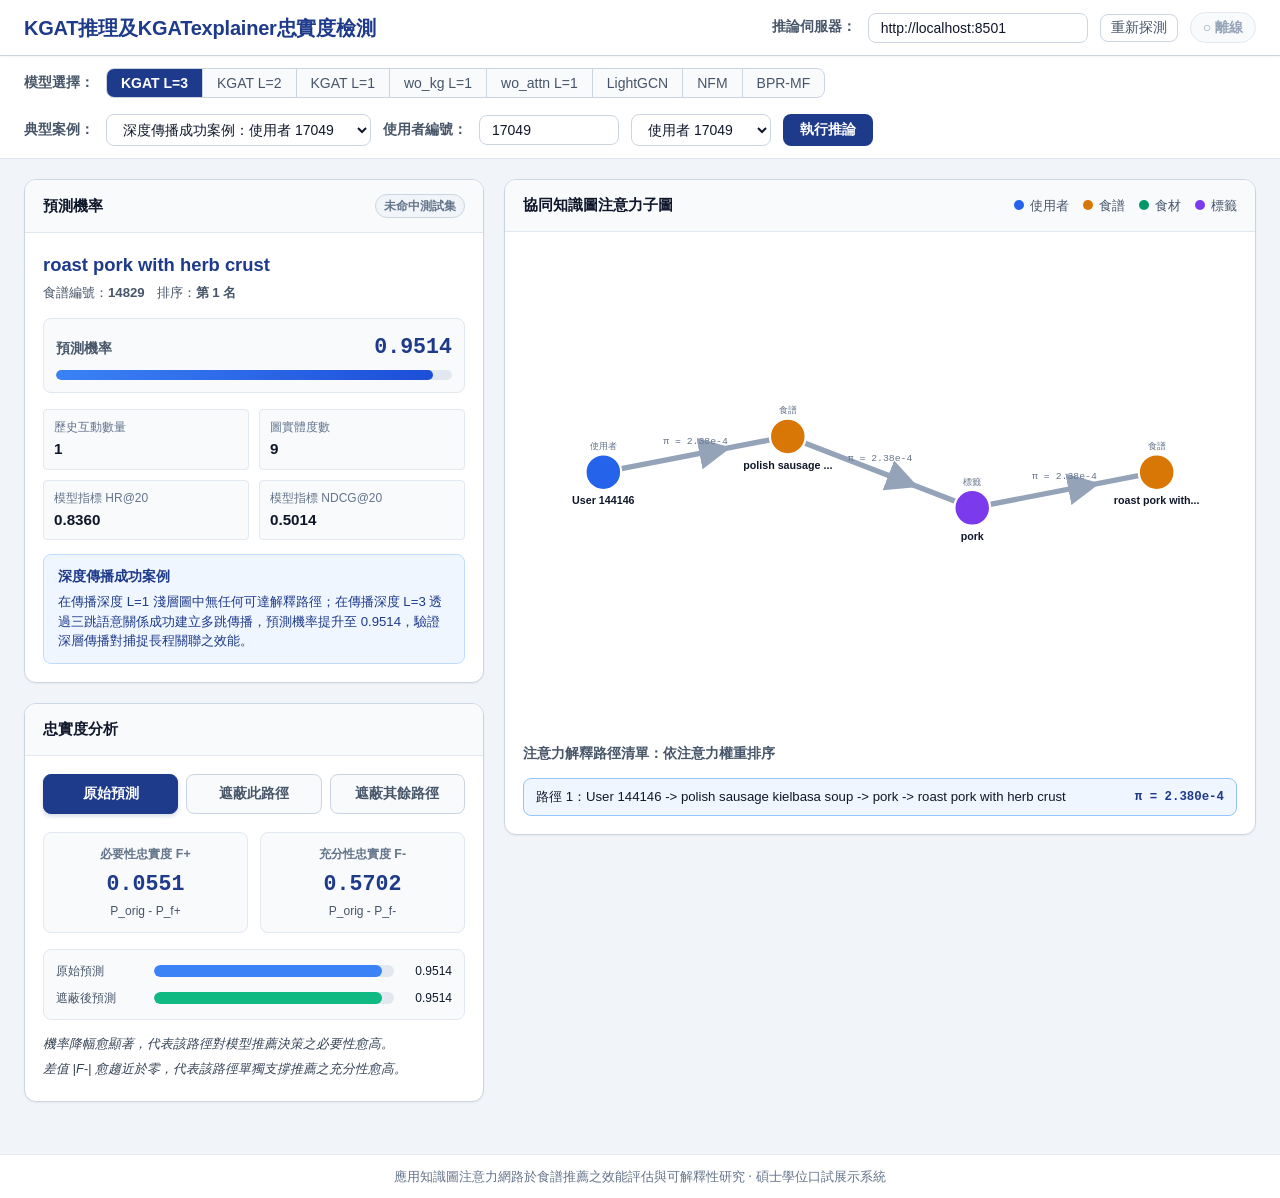
==== src/demo/web/index.html @ b2db201f "feat: 建立口試展示互動系統 MVP 版本 (支援多模型推論、忠實度探針與離線備援)" ====
<!DOCTYPE html>
<html lang="zh-Hant">
<head>
  <meta charset="UTF-8">
  <meta name="viewport" content="width=device-width, initial-scale=1.0">
  <title>KGAT推理及KGATexplainer忠實度檢測</title>
  <link rel="stylesheet" href="style.css">
</head>
<body>
  <!-- 頂部導航與連線狀態列 -->
  <header class="header-bar">
    <div class="header-inner">
      <div class="title-group">
        <h1>KGAT推理及KGATexplainer忠實度檢測</h1>
      </div>
      <div class="control-section">
        <div id="taskStatusPill" class="task-status-pill" style="display: none;" title="點擊檢視運算進度">
          <span class="pill-spinner" id="pillSpinner"></span>
          <span id="taskStatusPillText">● 推論中：使用者 17049</span>
        </div>
        <label for="serverUrlInput" class="control-label">推論伺服器：</label>
        <input type="text" id="serverUrlInput" class="text-input" value="http://localhost:8501" style="width: 220px;">
        <button id="reconnectBtn" class="btn-group-item" style="border: 1px solid var(--border-color); border-radius: var(--radius-md); padding: 4px 10px;">重新探測</button>
        <div id="connectionStatus" class="status-badge offline" title="點擊重新探測伺服器">○ 離線</div>
      </div>
    </div>
  </header>

  <!-- 頂部控制列 -->
  <section class="control-bar">
    <div class="control-inner">
      <!-- 模型切換 -->
      <div class="control-section">
        <span class="control-label">模型選擇：</span>
        <div class="btn-group" id="depthButtonGroup">
          <button class="btn-group-item active" data-depth="3">KGAT L=3</button>
          <button class="btn-group-item" data-depth="2">KGAT L=2</button>
          <button class="btn-group-item" data-depth="1">KGAT L=1</button>
          <button class="btn-group-item" data-depth="wo_kg">wo_kg L=1</button>
          <button class="btn-group-item" data-depth="wo_attn">wo_attn L=1</button>
          <button class="btn-group-item" data-depth="lightgcn">LightGCN</button>
          <button class="btn-group-item" data-depth="nfm">NFM</button>
          <button class="btn-group-item" data-depth="bprmf">BPR-MF</button>
        </div>
      </div>

      <!-- 典型案例與使用者選取 -->
      <div class="control-section">
        <label for="caseSelect" class="control-label">典型案例：</label>
        <select id="caseSelect" class="select-input" style="min-width: 210px;">
          <option value="">自訂使用者編號</option>
          <option value="deep_propagation" selected>深度傳播成功案例：使用者 17049</option>
          <option value="high_necessity">高必要性案例：使用者 101612</option>
          <option value="high_sufficiency">高充分性案例：使用者 154656</option>
          <option value="shallow_noise">淺層雜訊干擾案例：使用者 173712</option>
          <option value="isolated_node">孤立節點案例：使用者 31742</option>
        </select>

        <label for="userIdInput" class="control-label">使用者編號：</label>
        <input type="number" id="userIdInput" class="text-input" value="17049" min="0" max="226569" placeholder="範圍 0 ~ 226569" style="width: 140px;">
        <select id="userSelect" class="select-input" style="width: 140px;">
          <option value="17049">使用者 17049</option>
        </select>

        <button id="runInferenceBtn" class="btn-primary">執行推論</button>
      </div>
    </div>
  </section>

  <!-- 主版面 -->
  <main class="main-container">
    <!-- 左側欄位：預測機率與忠實度分析 -->
    <div class="panel-column">
      <!-- 預測機率卡片 -->
      <section class="card">
        <div class="card-header">
          <h2 class="card-title">預測機率</h2>
          <span id="testHitBadge" class="badge-hit yes">命中測試集</span>
        </div>
        <div class="card-body">
          <div class="recipe-title" id="recipeName">載入中...</div>
          <div class="recipe-sub">
            <span>食譜編號：<strong id="recipeId">-</strong></span>
            <span>排序：<strong>第 1 名</strong></span>
          </div>

          <!-- 預測機率量表 -->
          <div class="prob-meter-box">
            <div class="prob-meter-header">
              <span class="prob-label">預測機率</span>
              <span class="prob-value" id="origProbVal">0.0000</span>
            </div>
            <div class="progress-bar-bg">
              <div class="progress-bar-fill" id="origProbFill" style="width: 0%;"></div>
            </div>
          </div>

          <!-- 統計與模型指標 -->
          <div class="meta-grid">
            <div class="meta-item">
              <div class="meta-item-label">歷史互動數量</div>
              <div class="meta-item-value" id="userInteractionsVal">0</div>
            </div>
            <div class="meta-item">
              <div class="meta-item-label">圖實體度數</div>
              <div class="meta-item-value" id="itemDegreeVal">0</div>
            </div>
            <div class="meta-item">
              <div class="meta-item-label">模型指標 HR@20</div>
              <div class="meta-item-value" id="modelHrVal">0.8360</div>
            </div>
            <div class="meta-item">
              <div class="meta-item-label">模型指標 NDCG@20</div>
              <div class="meta-item-value" id="modelNdcgVal">0.5014</div>
            </div>
          </div>

          <!-- 案例分析說明 -->
          <div class="case-insight-box" id="caseInsightBox">
            <div class="case-insight-title" id="caseInsightTitle">案例分析</div>
            <div class="case-insight-desc" id="caseInsightDesc">
              載入案例說明中...
            </div>
          </div>
        </div>
      </section>

      <!-- 忠實度分析面板 -->
      <section class="card" id="fidelitySection">
        <div class="card-header">
          <h2 class="card-title">忠實度分析</h2>
          <span id="noPathBadge" class="badge-no-path" style="display: none;">無路徑使用者</span>
        </div>
        <div class="card-body">
          <!-- 三態切換按鈕 -->
          <div class="probe-btn-group">
            <button class="probe-btn active" id="probeNormalBtn" data-mode="normal">原始預測</button>
            <button class="probe-btn" id="probeFPlusBtn" data-mode="f_plus">遮蔽此路徑</button>
            <button class="probe-btn" id="probeFMinusBtn" data-mode="f_minus">遮蔽其餘路徑</button>
          </div>

          <!-- 忠實度量化指標卡片 -->
          <div class="probe-result-grid">
            <div class="probe-stat-card" id="cardFPlus">
              <div class="probe-stat-title">必要性忠實度 F+</div>
              <div class="probe-stat-number" id="fPlusVal">-</div>
              <div class="probe-stat-note" id="fPlusNote">P_orig - P_f+</div>
            </div>
            <div class="probe-stat-card" id="cardFMinus">
              <div class="probe-stat-title">充分性忠實度 F-</div>
              <div class="probe-stat-number" id="fMinusVal">-</div>
              <div class="probe-stat-note" id="fMinusNote">P_orig - P_f-</div>
            </div>
          </div>

          <!-- 動態機率水位表 -->
          <div class="waterlevel-container">
            <div class="waterlevel-bars">
              <div class="waterlevel-bar-item">
                <span class="waterlevel-bar-label">原始預測</span>
                <div class="waterlevel-bar-track">
                  <div class="waterlevel-bar-fill fill-orig" id="barOrigProb" style="width: 0%;"></div>
                </div>
                <span style="font-size: 0.75rem; width: 50px; text-align: right;" id="barOrigText">0.000</span>
              </div>
              <div class="waterlevel-bar-item">
                <span class="waterlevel-bar-label">遮蔽後預測</span>
                <div class="waterlevel-bar-track">
                  <div class="waterlevel-bar-fill fill-probe" id="barProbeProb" style="width: 0%;"></div>
                </div>
                <span style="font-size: 0.75rem; width: 50px; text-align: right;" id="barProbeText">0.000</span>
              </div>
            </div>
          </div>

          <!-- 精簡斜體提示說明 -->
          <div class="probe-rationale-box" id="probeAcademicRationale">
            <p><em>機率降幅愈顯著，代表該路徑對模型推薦決策之必要性愈高。</em></p>
            <p><em>差值 |F-| 愈趨近於零，代表該路徑單獨支撐推薦之充分性愈高。</em></p>
          </div>
        </div>
      </section>
    </div>

    <!-- 右側欄位：協同知識圖注意力子圖 -->
    <div class="panel-column">
      <section class="card graph-card" id="graphSection">
        <div class="card-header">
          <h2 class="card-title">協同知識圖注意力子圖</h2>
          <div class="graph-legend">
            <div class="legend-item"><div class="legend-dot dot-user"></div><span>使用者</span></div>
            <div class="legend-item"><div class="legend-dot dot-recipe"></div><span>食譜</span></div>
            <div class="legend-item"><div class="legend-dot dot-ingredient"></div><span>食材</span></div>
            <div class="legend-item"><div class="legend-dot dot-tag"></div><span>標籤</span></div>
          </div>
        </div>

        <div class="card-body" style="flex: 1; display: flex; flex-direction: column;">
          <!-- SVG 圖表繪製容器 -->
          <div class="svg-container" id="svgContainer">
            <svg class="kgat-svg" id="kgatSvg" viewBox="0 0 800 480">
              <defs>
                <marker id="arrow" viewBox="0 -5 10 10" refX="28" refY="0" markerWidth="6" markerHeight="6" orient="auto">
                  <path d="M0,-5L10,0L0,5" fill="#94a3b8"></path>
                </marker>
                <marker id="arrow-active" viewBox="0 -5 10 10" refX="28" refY="0" markerWidth="6" markerHeight="6" orient="auto">
                  <path d="M0,-5L10,0L0,5" fill="#1e3a8a"></path>
                </marker>
              </defs>
              <g id="svgEdgesGroup"></g>
              <g id="svgNodesGroup"></g>
            </svg>
            <div class="graph-empty-message" id="graphEmptyMsg" style="display: none;">
              <h4 id="graphEmptyTitle">無可達解釋路徑</h4>
              <p id="graphEmptyDesc">使用者節點於當前傳播深度下無相連路徑。</p>
            </div>
          </div>

          <!-- 解釋路徑清單選取區 -->
          <div style="margin-top: 14px;">
            <div style="font-size: 0.85rem; font-weight: 600; color: var(--text-muted); margin-bottom: 6px;">
              注意力解釋路徑清單：依注意力權重排序
            </div>
            <div class="paths-selector" id="pathsSelector">
              <!-- 動態插入路徑項目 -->
            </div>
          </div>
        </div>
      </section>
    </div>
  </main>

  <!-- 中央聚焦遮罩與推論進度指示 -->
  <div id="inferenceModal" class="modal-overlay" style="display: none;">
    <div class="modal-card">
      <div class="modal-spinner"></div>
      <div class="modal-title" id="modalStageTitle">推論計算中</div>
      <div class="modal-desc" id="modalStageDesc">正在為使用者 17049 進行模型評估...</div>
      <div class="modal-btn-group">
        <button id="modalBackgroundBtn" class="btn-modal btn-modal-secondary">背景處理</button>
        <button id="modalAbortBtn" class="btn-modal btn-modal-danger">中斷</button>
      </div>
    </div>
  </div>

  <!-- 頁尾學術註釋 -->
  <footer class="footer-bar">
    應用知識圖注意力網路於食譜推薦之效能評估與可解釋性研究 ‧ 碩士學位口試展示系統
  </footer>

  <script src="demo_cases_data.js"></script>
  <script src="app.js"></script>
</body>
</html>
---- src/demo/web/style.css ----
/* 學術風格介面樣式表 */
:root {
  --font-family: -apple-system, BlinkMacSystemFont, "Segoe UI", "PingFang SC", "Hiragino Sans GB", "Microsoft JhengHei", "Noto Sans TC", sans-serif;
  --bg-main: #f1f5f9;
  --bg-card: #ffffff;
  --bg-card-subtle: #f8fafc;
  --border-color: #cbd5e1;
  --border-light: #e2e8f0;
  --text-main: #0f172a;
  --text-muted: #475569;
  --text-subtle: #64748b;

  --primary: #1e3a8a;
  --primary-hover: #172554;
  --primary-light: #eff6ff;
  --primary-border: #bfdbfe;

  --node-user: #2563eb;
  --node-recipe: #d97706;
  --node-ingredient: #059669;
  --node-tag: #7c3aed;

  --status-online: #16a34a;
  --status-offline: #94a3b8;

  --accent-blue: #0284c7;
  --accent-purple: #9333ea;
  --accent-green: #16a34a;
  --accent-rose: #e11d48;

  --shadow-sm: 0 1px 2px 0 rgb(0 0 0 / 0.05);
  --shadow-md: 0 4px 6px -1px rgb(0 0 0 / 0.1), 0 2px 4px -2px rgb(0 0 0 / 0.1);
  --shadow-lg: 0 10px 15px -3px rgb(0 0 0 / 0.1), 0 4px 6px -4px rgb(0 0 0 / 0.1);
  --radius-sm: 4px;
  --radius-md: 8px;
  --radius-lg: 12px;
}

* {
  box-sizing: border-box;
  margin: 0;
  padding: 0;
}

body {
  font-family: var(--font-family);
  background-color: var(--bg-main);
  color: var(--text-main);
  line-height: 1.5;
  min-height: 100vh;
  display: flex;
  flex-direction: column;
}

/* 頂部導航列 */
header.header-bar {
  background: #ffffff;
  border-bottom: 1px solid var(--border-color);
  padding: 12px 24px;
  box-shadow: var(--shadow-sm);
  position: sticky;
  top: 0;
  z-index: 100;
}

.header-inner {
  max-width: 1500px;
  margin: 0 auto;
  display: flex;
  align-items: center;
  justify-content: space-between;
  gap: 16px;
  flex-wrap: wrap;
}

.title-group h1 {
  font-size: 1.25rem;
  font-weight: 700;
  color: var(--primary);
  letter-spacing: -0.01em;
}

.title-group p {
  font-size: 0.825rem;
  color: var(--text-muted);
}

.status-badge {
  display: inline-flex;
  align-items: center;
  font-size: 0.875rem;
  font-weight: 600;
  padding: 4px 12px;
  border-radius: 9999px;
  border: 1px solid transparent;
  background: #f8fafc;
  cursor: pointer;
  user-select: none;
}

.status-badge.online {
  color: var(--status-online);
  border-color: #bbf7d0;
  background: #f0fdf4;
}

.status-badge.offline {
  color: var(--status-offline);
  border-color: #e2e8f0;
  background: #f8fafc;
}

/* 控制列 */
.control-bar {
  background: #ffffff;
  border-bottom: 1px solid var(--border-light);
  padding: 12px 24px;
}

.control-inner {
  max-width: 1500px;
  margin: 0 auto;
  display: flex;
  align-items: center;
  justify-content: space-between;
  gap: 16px;
  flex-wrap: wrap;
}

.control-section {
  display: flex;
  align-items: center;
  gap: 12px;
  flex-wrap: wrap;
}

.control-label {
  font-size: 0.85rem;
  font-weight: 600;
  color: var(--text-muted);
  white-space: nowrap;
}

/* 按鈕群組 */
.btn-group {
  display: inline-flex;
  border-radius: var(--radius-md);
  overflow: hidden;
  border: 1px solid var(--border-color);
  background: #f8fafc;
}

.btn-group-item {
  border: none;
  background: transparent;
  padding: 6px 14px;
  font-size: 0.875rem;
  font-weight: 500;
  color: var(--text-muted);
  cursor: pointer;
  transition: all 0.15s ease;
  border-right: 1px solid var(--border-color);
}

.btn-group-item:last-child {
  border-right: none;
}

.btn-group-item:hover {
  background: #e2e8f0;
  color: var(--text-main);
}

.btn-group-item.active {
  background: var(--primary);
  color: #ffffff;
  font-weight: 600;
}

/* 選單與輸入框 */
.select-input, .text-input {
  padding: 6px 12px;
  border: 1px solid var(--border-color);
  border-radius: var(--radius-md);
  font-size: 0.875rem;
  color: var(--text-main);
  background-color: #ffffff;
  outline: none;
  transition: border-color 0.15s ease;
}

.select-input:focus, .text-input:focus {
  border-color: var(--primary);
  box-shadow: 0 0 0 2px var(--primary-border);
}

.btn-primary {
  background-color: var(--primary);
  color: #ffffff;
  border: 1px solid transparent;
  padding: 6px 16px;
  border-radius: var(--radius-md);
  font-size: 0.875rem;
  font-weight: 600;
  cursor: pointer;
  transition: background-color 0.15s ease;
}

.btn-primary:hover {
  background-color: var(--primary-hover);
}

/* 主版面 */
main.main-container {
  max-width: 1500px;
  margin: 20px auto;
  padding: 0 24px 32px;
  width: 100%;
  flex: 1;
  display: grid;
  grid-template-columns: 460px 1fr;
  gap: 20px;
}

@media (max-width: 1100px) {
  main.main-container {
    grid-template-columns: 1fr;
  }
}

.panel-column {
  display: flex;
  flex-direction: column;
  gap: 20px;
}

/* 卡片容器 */
.card {
  background: var(--bg-card);
  border-radius: var(--radius-lg);
  border: 1px solid var(--border-color);
  box-shadow: var(--shadow-sm);
  overflow: hidden;
  display: flex;
  flex-direction: column;
}

.card-header {
  padding: 14px 18px;
  background: var(--bg-card-subtle);
  border-bottom: 1px solid var(--border-light);
  display: flex;
  align-items: center;
  justify-content: space-between;
}

.card-title {
  font-size: 0.95rem;
  font-weight: 700;
  color: var(--text-main);
  display: flex;
  align-items: center;
  gap: 8px;
}

.card-body {
  padding: 18px;
}

/* 推薦結果卡片 */
.recipe-title {
  font-size: 1.15rem;
  font-weight: 700;
  color: var(--primary);
  margin-bottom: 4px;
}

.recipe-sub {
  font-size: 0.825rem;
  color: var(--text-muted);
  display: flex;
  gap: 12px;
  margin-bottom: 16px;
}

.prob-meter-box {
  background: #f8fafc;
  border: 1px solid var(--border-light);
  border-radius: var(--radius-md);
  padding: 12px;
  margin-bottom: 16px;
}

.prob-meter-header {
  display: flex;
  justify-content: space-between;
  align-items: baseline;
  margin-bottom: 6px;
}

.prob-label {
  font-size: 0.85rem;
  font-weight: 600;
  color: var(--text-muted);
}

.prob-value {
  font-size: 1.35rem;
  font-weight: 700;
  color: var(--primary);
  font-family: ui-monospace, SFMono-Regular, Menlo, Monaco, Consolas, monospace;
}

.progress-bar-bg {
  width: 100%;
  height: 10px;
  background: #e2e8f0;
  border-radius: 9999px;
  overflow: hidden;
}

.progress-bar-fill {
  height: 100%;
  background: linear-gradient(90deg, #3b82f6 0%, #1d4ed8 100%);
  border-radius: 9999px;
  transition: width 0.4s ease;
}

/* 命中標籤與統計 */
.meta-grid {
  display: grid;
  grid-template-columns: 1fr 1fr;
  gap: 10px;
  margin-bottom: 14px;
}

.meta-item {
  background: #f8fafc;
  border: 1px solid var(--border-light);
  border-radius: var(--radius-sm);
  padding: 8px 10px;
}

.meta-item-label {
  font-size: 0.75rem;
  color: var(--text-subtle);
  margin-bottom: 2px;
}

.meta-item-value {
  font-size: 0.95rem;
  font-weight: 600;
  color: var(--text-main);
}

.badge-hit {
  display: inline-flex;
  align-items: center;
  padding: 2px 8px;
  font-size: 0.75rem;
  font-weight: 600;
  border-radius: 9999px;
}

.badge-hit.yes {
  background: #dcfce7;
  color: #15803d;
  border: 1px solid #bbf7d0;
}

.badge-hit.no {
  background: #f1f5f9;
  color: #64748b;
  border: 1px solid #cbd5e1;
}

/* 學術案例說明方塊 */
.case-insight-box {
  background: #eff6ff;
  border: 1px solid #bfdbfe;
  border-radius: var(--radius-md);
  padding: 12px 14px;
  margin-top: 14px;
}

.case-insight-title {
  font-size: 0.85rem;
  font-weight: 700;
  color: var(--primary);
  margin-bottom: 4px;
}

.case-insight-desc {
  font-size: 0.825rem;
  color: #1e3a8a;
  line-height: 1.5;
}

/* 忠實度分析面板 */
.probe-btn-group {
  display: grid;
  grid-template-columns: 1fr 1fr 1fr;
  gap: 8px;
  margin-bottom: 18px;
}

.probe-btn {
  padding: 10px 8px;
  border: 1px solid var(--border-color);
  background: #f8fafc;
  border-radius: var(--radius-md);
  font-size: 0.85rem;
  font-weight: 600;
  color: var(--text-muted);
  cursor: pointer;
  transition: all 0.2s ease;
  text-align: center;
}

.probe-btn:hover {
  background: #e2e8f0;
  color: var(--text-main);
}

.probe-btn.active {
  background: var(--primary);
  color: #ffffff;
  border-color: var(--primary);
  box-shadow: 0 2px 4px rgba(30, 58, 138, 0.2);
}

.probe-result-grid {
  display: grid;
  grid-template-columns: 1fr 1fr;
  gap: 12px;
  margin-bottom: 16px;
}

.probe-stat-card {
  background: #f8fafc;
  border: 1px solid var(--border-light);
  border-radius: var(--radius-md);
  padding: 12px;
  text-align: center;
}

.probe-stat-card.highlight {
  background: #f0fdf4;
  border-color: #bbf7d0;
}

.probe-stat-title {
  font-size: 0.775rem;
  font-weight: 600;
  color: var(--text-subtle);
  margin-bottom: 4px;
}

.probe-stat-number {
  font-size: 1.35rem;
  font-weight: 700;
  color: var(--primary);
  font-family: ui-monospace, SFMono-Regular, Menlo, Monaco, Consolas, monospace;
}

.probe-stat-note {
  font-size: 0.75rem;
  color: var(--text-muted);
  margin-top: 2px;
}

.waterlevel-container {
  margin-top: 14px;
  padding: 12px;
  background: #f8fafc;
  border: 1px solid var(--border-light);
  border-radius: var(--radius-md);
}

.waterlevel-row {
  display: flex;
  align-items: center;
  justify-content: space-between;
  margin-bottom: 8px;
  font-size: 0.825rem;
}

.waterlevel-bars {
  display: flex;
  flex-direction: column;
  gap: 8px;
}

.waterlevel-bar-item {
  display: flex;
  align-items: center;
  gap: 8px;
}

.waterlevel-bar-label {
  width: 90px;
  font-size: 0.775rem;
  color: var(--text-muted);
}

.waterlevel-bar-track {
  flex: 1;
  height: 12px;
  background: #e2e8f0;
  border-radius: 9999px;
  overflow: hidden;
}

.waterlevel-bar-fill {
  height: 100%;
  border-radius: 9999px;
  transition: width 0.4s ease;
}

.fill-orig {
  background: #3b82f6;
}

.fill-probe {
  background: #10b981;
}

.fill-probe.dim {
  background: #f59e0b;
}

/* 協同知識圖視覺化區塊 */
.graph-card {
  min-height: 520px;
  display: flex;
  flex-direction: column;
}

.graph-legend {
  display: flex;
  gap: 14px;
  font-size: 0.8rem;
  font-weight: 500;
  color: var(--text-muted);
  flex-wrap: wrap;
}

.legend-item {
  display: flex;
  align-items: center;
  gap: 6px;
}

.legend-dot {
  width: 10px;
  height: 10px;
  border-radius: 50%;
}

.dot-user { background: var(--node-user); }
.dot-recipe { background: var(--node-recipe); }
.dot-ingredient { background: var(--node-ingredient); }
.dot-tag { background: var(--node-tag); }

.svg-container {
  width: 100%;
  height: 480px;
  background: #ffffff;
  border-radius: var(--radius-md);
  position: relative;
  overflow: hidden;
}

svg.kgat-svg {
  width: 100%;
  height: 100%;
}

/* 節點與邊線樣式 */
.svg-edge {
  stroke: #94a3b8;
  stroke-linecap: round;
  transition: all 0.3s ease;
}

.svg-edge.masked {
  stroke-dasharray: 4, 4;
  stroke: #cbd5e1;
  opacity: 0.3;
}

.svg-edge.highlighted {
  stroke: var(--primary);
  stroke-width: 4px;
}

.svg-edge-label {
  font-size: 11px;
  fill: #64748b;
  font-family: ui-monospace, SFMono-Regular, Menlo, Monaco, Consolas, monospace;
}

.svg-node {
  cursor: pointer;
  transition: transform 0.2s ease;
}

.svg-node:hover {
  filter: drop-shadow(0 2px 4px rgba(0,0,0,0.2));
}

.svg-node circle {
  stroke: #ffffff;
  stroke-width: 2.5px;
}

.svg-node-label {
  font-size: 12px;
  font-weight: 600;
  fill: var(--text-main);
  text-anchor: middle;
}

.svg-node-type {
  font-size: 10px;
  fill: #64748b;
  text-anchor: middle;
}

/* 拓撲無路徑邊界提示 */
.graph-empty-message {
  position: absolute;
  top: 50%;
  left: 50%;
  transform: translate(-50%, -50%);
  text-align: center;
  color: var(--text-subtle);
}

.graph-empty-message h4 {
  font-size: 1.05rem;
  font-weight: 600;
  margin-bottom: 4px;
  color: var(--text-muted);
}

.graph-empty-message p {
  font-size: 0.85rem;
}

/* 路徑列表切換 */
.paths-selector {
  margin-top: 14px;
  display: flex;
  flex-direction: column;
  gap: 8px;
}

.path-selector-item {
  background: #f8fafc;
  border: 1px solid var(--border-light);
  border-radius: var(--radius-md);
  padding: 8px 12px;
  display: flex;
  align-items: center;
  justify-content: space-between;
  cursor: pointer;
  transition: all 0.15s ease;
}

.path-selector-item:hover {
  background: #f1f5f9;
  border-color: var(--border-color);
}

.path-selector-item.selected {
  background: #eff6ff;
  border-color: #93c5fd;
}

.path-desc {
  font-size: 0.825rem;
  color: var(--text-main);
}

.path-weight {
  font-size: 0.775rem;
  font-family: ui-monospace, SFMono-Regular, Menlo, Monaco, Consolas, monospace;
  color: var(--primary);
  font-weight: 600;
}

/* 頁尾學術註釋 */
footer.footer-bar {
  background: #ffffff;
  border-top: 1px solid var(--border-light);
  padding: 12px 24px;
  font-size: 0.8rem;
  color: var(--text-subtle);
  text-align: center;
}

/* 狀態膠囊與中央聚焦遮罩 */
.task-status-pill {
  display: inline-flex;
  align-items: center;
  gap: 8px;
  background: #eff6ff;
  color: var(--primary);
  border: 1px solid var(--primary-border);
  padding: 4px 12px;
  border-radius: 9999px;
  font-size: 0.85rem;
  font-weight: 600;
  cursor: pointer;
  transition: all 0.2s ease;
  user-select: none;
}

.task-status-pill:hover {
  background: #dbeafe;
  border-color: #93c5fd;
}

.task-status-pill.completed {
  background: #f0fdf4;
  color: #166534;
  border-color: #bbf7d0;
}

.task-status-pill.completed:hover {
  background: #dcfce7;
  border-color: #86efac;
}

.pill-spinner {
  width: 10px;
  height: 10px;
  border: 2px solid var(--primary-border);
  border-top-color: var(--primary);
  border-radius: 50%;
  animation: spin 0.8s linear infinite;
  display: inline-block;
}

/* 中央聚焦遮罩 */
.modal-overlay {
  position: fixed;
  inset: 0;
  background: rgba(15, 23, 42, 0.45);
  backdrop-filter: blur(4px);
  z-index: 1000;
  display: flex;
  align-items: center;
  justify-content: center;
}

.modal-card {
  background: #ffffff;
  border-radius: var(--radius-lg);
  box-shadow: var(--shadow-lg);
  padding: 28px 32px;
  width: 360px;
  text-align: center;
  border: 1px solid var(--border-color);
  animation: modalFadeIn 0.2s ease-out;
}

@keyframes modalFadeIn {
  from { opacity: 0; transform: scale(0.95); }
  to { opacity: 1; transform: scale(1); }
}

.modal-spinner {
  width: 42px;
  height: 42px;
  border: 4px solid #e2e8f0;
  border-top-color: var(--primary);
  border-radius: 50%;
  margin: 0 auto 16px;
  animation: spin 0.9s linear infinite;
}

@keyframes spin {
  to { transform: rotate(360deg); }
}

.modal-title {
  font-size: 1.15rem;
  font-weight: 700;
  color: var(--primary);
  margin-bottom: 6px;
}

.modal-desc {
  font-size: 0.85rem;
  color: var(--text-muted);
  line-height: 1.5;
  margin-bottom: 20px;
}

.modal-btn-group {
  display: flex;
  gap: 12px;
  justify-content: center;
}

.btn-modal {
  padding: 7px 18px;
  border-radius: var(--radius-md);
  font-size: 0.875rem;
  font-weight: 600;
  cursor: pointer;
  transition: all 0.15s ease;
  border: 1px solid transparent;
}

.btn-modal-secondary {
  background: #f8fafc;
  color: var(--primary);
  border-color: var(--border-color);
}

.btn-modal-secondary:hover {
  background: #f1f5f9;
  border-color: #94a3b8;
}

.btn-modal-danger {
  background: #fef2f2;
  color: #b91c1c;
  border-color: #fecaca;
}

.btn-modal-danger:hover {
  background: #fee2e2;
  border-color: #fca5a5;
}

/* 忠實度分析反灰與停用樣式 */
.card.disabled {
  opacity: 0.55;
  filter: grayscale(0.5);
  pointer-events: none;
  user-select: none;
}

.badge-no-path {
  font-size: 0.75rem;
  color: #b45309;
  background: #fef3c7;
  border: 1px solid #fde68a;
  padding: 3px 9px;
  border-radius: 9999px;
  font-weight: 600;
}

/* 斜體提示與防呆輸入 */
.probe-rationale-box {
  margin-top: 14px;
  font-size: 0.8rem;
  color: var(--text-muted);
  line-height: 1.6;
}

.probe-rationale-box em {
  display: block;
  font-style: italic;
  color: #334155;
  margin-bottom: 4px;
}

input.input-error {
  border-color: #ef4444 !important;
  box-shadow: 0 0 0 2px #fecaca !important;
}
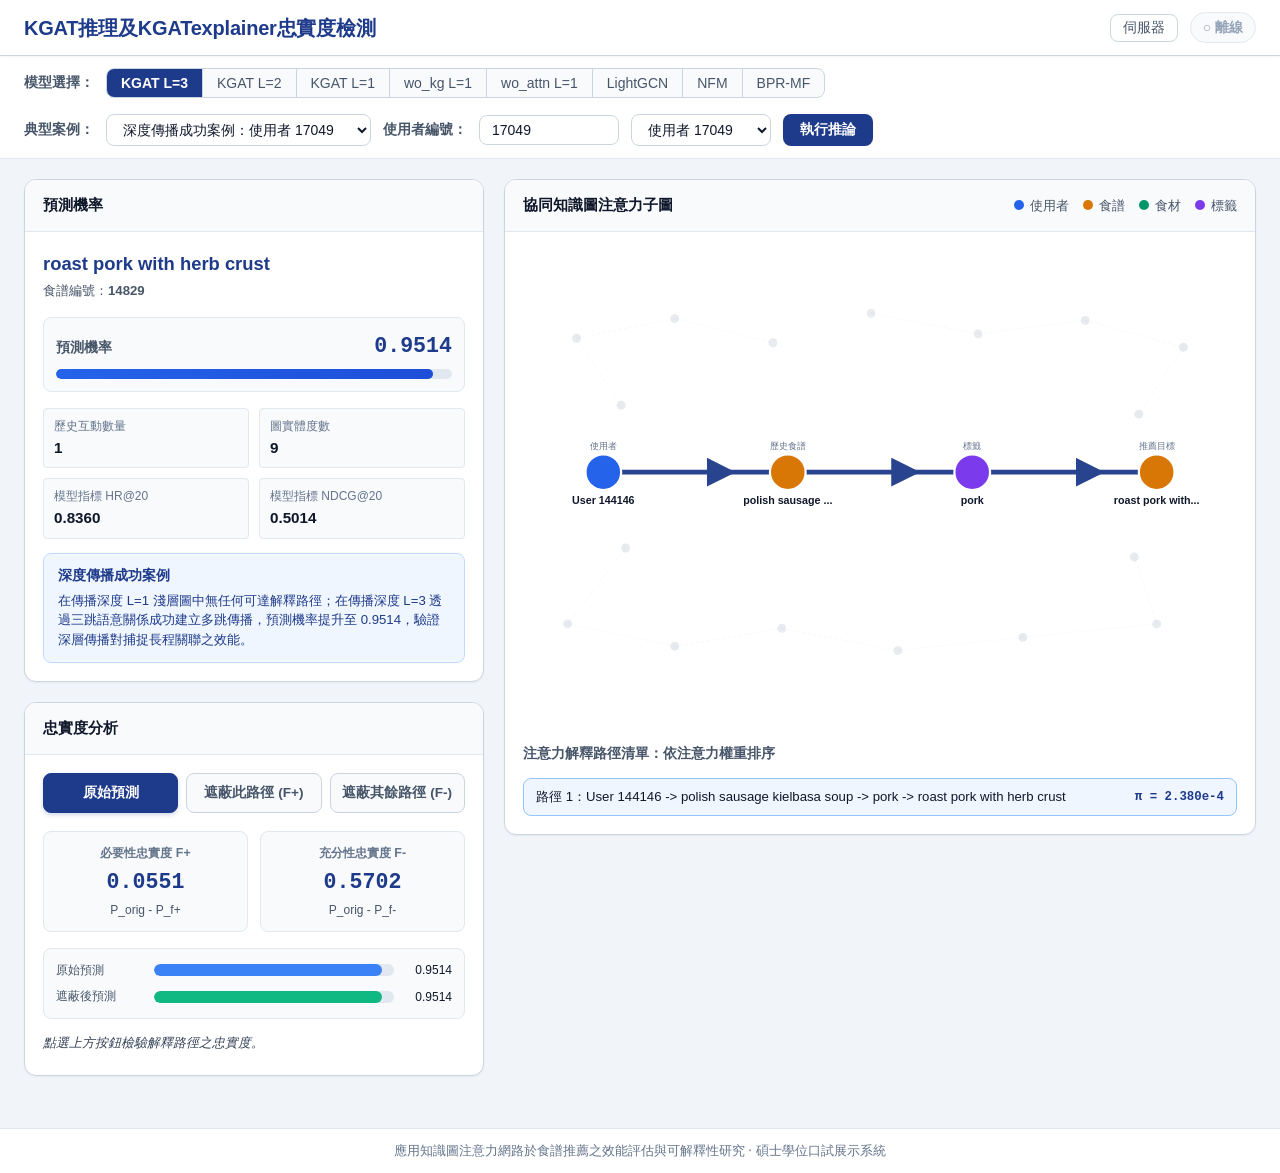
==== commit 420c4761: "feat: 解決推論顯存超載、建立輪替日誌、升級 Case C 匯聚子圖與前端雙層水位條" ====
--- a/src/demo/web/index.html
+++ b/src/demo/web/index.html
@@ -18,10 +18,8 @@
           <span class="pill-spinner" id="pillSpinner"></span>
           <span id="taskStatusPillText">● 推論中：使用者 17049</span>
         </div>
-        <label for="serverUrlInput" class="control-label">推論伺服器：</label>
-        <input type="text" id="serverUrlInput" class="text-input" value="http://localhost:8501" style="width: 220px;">
-        <button id="reconnectBtn" class="btn-group-item" style="border: 1px solid var(--border-color); border-radius: var(--radius-md); padding: 4px 10px;">重新探測</button>
-        <div id="connectionStatus" class="status-badge offline" title="點擊重新探測伺服器">○ 離線</div>
+        <button id="serverConfigBtn" class="btn-group-item" style="border: 1px solid var(--border-color); border-radius: var(--radius-md); padding: 4px 12px; background: #fff;" title="伺服器連線配置">伺服器</button>
+        <div id="connectionStatus" class="status-badge offline" title="點擊開啟伺服器設定">○ 離線</div>
       </div>
     </div>
   </header>
@@ -75,23 +73,22 @@
       <section class="card">
         <div class="card-header">
           <h2 class="card-title">預測機率</h2>
-          <span id="testHitBadge" class="badge-hit yes">命中測試集</span>
         </div>
         <div class="card-body">
           <div class="recipe-title" id="recipeName">載入中...</div>
           <div class="recipe-sub">
             <span>食譜編號：<strong id="recipeId">-</strong></span>
-            <span>排序：<strong>第 1 名</strong></span>
-          </div>
-
-          <!-- 預測機率量表 -->
+          </div>
+
+          <!-- 預測機率量表 (雙層疊加水位條) -->
           <div class="prob-meter-box">
             <div class="prob-meter-header">
               <span class="prob-label">預測機率</span>
               <span class="prob-value" id="origProbVal">0.0000</span>
             </div>
-            <div class="progress-bar-bg">
-              <div class="progress-bar-fill" id="origProbFill" style="width: 0%;"></div>
+            <div class="progress-bar-bg dual-layer-meter">
+              <div class="progress-bar-fill meter-base" id="origProbBaseFill" style="width: 0%;"></div>
+              <div class="progress-bar-fill meter-dynamic" id="origProbFill" style="width: 0%;"></div>
             </div>
           </div>
 
@@ -135,8 +132,8 @@
           <!-- 三態切換按鈕 -->
           <div class="probe-btn-group">
             <button class="probe-btn active" id="probeNormalBtn" data-mode="normal">原始預測</button>
-            <button class="probe-btn" id="probeFPlusBtn" data-mode="f_plus">遮蔽此路徑</button>
-            <button class="probe-btn" id="probeFMinusBtn" data-mode="f_minus">遮蔽其餘路徑</button>
+            <button class="probe-btn" id="probeFPlusBtn" data-mode="f_plus">遮蔽此路徑 (F+)</button>
+            <button class="probe-btn" id="probeFMinusBtn" data-mode="f_minus">遮蔽其餘路徑 (F-)</button>
           </div>
 
           <!-- 忠實度量化指標卡片 -->
@@ -175,8 +172,9 @@
 
           <!-- 精簡斜體提示說明 -->
           <div class="probe-rationale-box" id="probeAcademicRationale">
-            <p><em>機率降幅愈顯著，代表該路徑對模型推薦決策之必要性愈高。</em></p>
-            <p><em>差值 |F-| 愈趨近於零，代表該路徑單獨支撐推薦之充分性愈高。</em></p>
+            <p id="promptNormal" style="margin: 0;"><em>點選上方按鈕檢驗解釋路徑之忠實度。</em></p>
+            <p id="promptFPlus" style="margin: 0; display: none;"><em>機率降幅愈顯著，代表該路徑對模型推薦決策之必要性愈高。</em></p>
+            <p id="promptFMinus" style="margin: 0; display: none;"><em>差值 |F-| 愈趨近於零，代表該路徑單獨支撐推薦之充分性愈高。</em></p>
           </div>
         </div>
       </section>
@@ -206,7 +204,11 @@
                 <marker id="arrow-active" viewBox="0 -5 10 10" refX="28" refY="0" markerWidth="6" markerHeight="6" orient="auto">
                   <path d="M0,-5L10,0L0,5" fill="#1e3a8a"></path>
                 </marker>
+                <marker id="arrow-backup" viewBox="0 -5 10 10" refX="28" refY="0" markerWidth="6" markerHeight="6" orient="auto">
+                  <path d="M0,-5L10,0L0,5" fill="#d97706"></path>
+                </marker>
               </defs>
+              <g id="svgBgDecoGroup" class="svg-bg-deco-group"></g>
               <g id="svgEdgesGroup"></g>
               <g id="svgNodesGroup"></g>
             </svg>
@@ -243,6 +245,25 @@
     </div>
   </div>
 
+  <!-- 伺服器配置彈窗 Modal -->
+  <div id="serverModal" class="modal-overlay" style="display: none;">
+    <div class="modal-card" style="max-width: 440px; text-align: left;">
+      <div style="display: flex; justify-content: space-between; align-items: center; margin-bottom: 16px;">
+        <h3 style="font-size: 1.1rem; font-weight: 700; color: var(--primary); margin: 0;">伺服器設定</h3>
+        <button id="serverModalCloseBtn" style="background: none; border: none; font-size: 1.3rem; cursor: pointer; color: var(--text-muted); line-height: 1;">&times;</button>
+      </div>
+      <div style="margin-bottom: 14px;">
+        <label for="serverUrlInput" class="control-label" style="display: block; margin-bottom: 6px;">推論伺服器位址：</label>
+        <input type="text" id="serverUrlInput" class="text-input" value="http://localhost:8501" style="width: 100%; box-sizing: border-box;">
+      </div>
+      <div id="serverModalFeedback" style="font-size: 0.85rem; min-height: 20px; margin-bottom: 16px; color: var(--text-muted);"></div>
+      <div style="display: flex; justify-content: flex-end; gap: 10px;">
+        <button id="testServerBtn" class="btn-group-item" style="border: 1px solid var(--border-color); border-radius: var(--radius-md); padding: 6px 14px; background: #fff;">測試連線</button>
+        <button id="saveServerBtn" class="btn-primary" style="padding: 6px 16px;">儲存並連線</button>
+      </div>
+    </div>
+  </div>
+
   <!-- 頁尾學術註釋 -->
   <footer class="footer-bar">
     應用知識圖注意力網路於食譜推薦之效能評估與可解釋性研究 ‧ 碩士學位口試展示系統
--- a/src/demo/web/style.css
+++ b/src/demo/web/style.css
@@ -875,3 +875,108 @@
   box-shadow: 0 0 0 2px #fecaca !important;
 }
 
+/* 雙層疊加水位條樣式 */
+.progress-bar-bg.dual-layer-meter {
+  position: relative;
+  height: 10px;
+  background-color: var(--border-light);
+  border-radius: 9999px;
+  overflow: hidden;
+}
+
+.progress-bar-fill.meter-base {
+  position: absolute;
+  top: 0;
+  left: 0;
+  height: 100%;
+  background: rgba(37, 99, 235, 0.28);
+  border-radius: 9999px;
+  z-index: 1;
+  transition: width 0.35s ease;
+}
+
+.progress-bar-fill.meter-dynamic {
+  position: absolute;
+  top: 0;
+  left: 0;
+  height: 100%;
+  background: linear-gradient(90deg, #2563eb, #1d4ed8);
+  border-radius: 9999px;
+  z-index: 2;
+  transition: width 0.35s ease, background 0.35s ease;
+}
+
+.progress-bar-fill.meter-dynamic.dim {
+  background: linear-gradient(90deg, #d97706, #b45309);
+}
+
+/* 背景裝飾實體點與拓撲連線過渡 */
+.svg-bg-deco-group {
+  transition: opacity 0.4s ease;
+}
+
+.svg-bg-deco-group.faded {
+  opacity: 0 !important;
+  pointer-events: none;
+}
+
+.svg-bg-deco-node {
+  fill: #94a3b8;
+  opacity: 0.22;
+  transition: opacity 0.4s ease;
+}
+
+.svg-bg-deco-line {
+  stroke: #cbd5e1;
+  stroke-width: 1;
+  opacity: 0.16;
+  stroke-dasharray: 3, 3;
+}
+
+/* 多路徑匯聚拓撲連線狀態 */
+.svg-edge {
+  stroke: #94a3b8;
+  transition: stroke 0.3s ease, stroke-width 0.3s ease, opacity 0.3s ease;
+}
+
+.svg-edge.path-primary {
+  stroke: #1e3a8a;
+  opacity: 0.95;
+}
+
+.svg-edge.path-secondary {
+  stroke: #64748b;
+  opacity: 0.6;
+  stroke-dasharray: 5, 3;
+}
+
+.svg-edge.path-primary.masked {
+  opacity: 0.12 !important;
+  stroke-dasharray: 3, 3 !important;
+}
+
+.svg-edge.path-secondary.backup-active {
+  stroke: #d97706 !important;
+  opacity: 1 !important;
+  stroke-width: 3.5px !important;
+  stroke-dasharray: none !important;
+}
+
+.svg-edge.path-secondary.faded {
+  opacity: 0.08 !important;
+}
+
+.svg-node {
+  transition: opacity 0.3s ease, transform 0.3s ease;
+}
+
+.svg-node.node-masked {
+  opacity: 0.25;
+}
+
+.svg-node.node-backup-active circle {
+  stroke: #d97706;
+  stroke-width: 3px;
+  filter: drop-shadow(0 0 4px rgba(217, 119, 6, 0.4));
+}
+
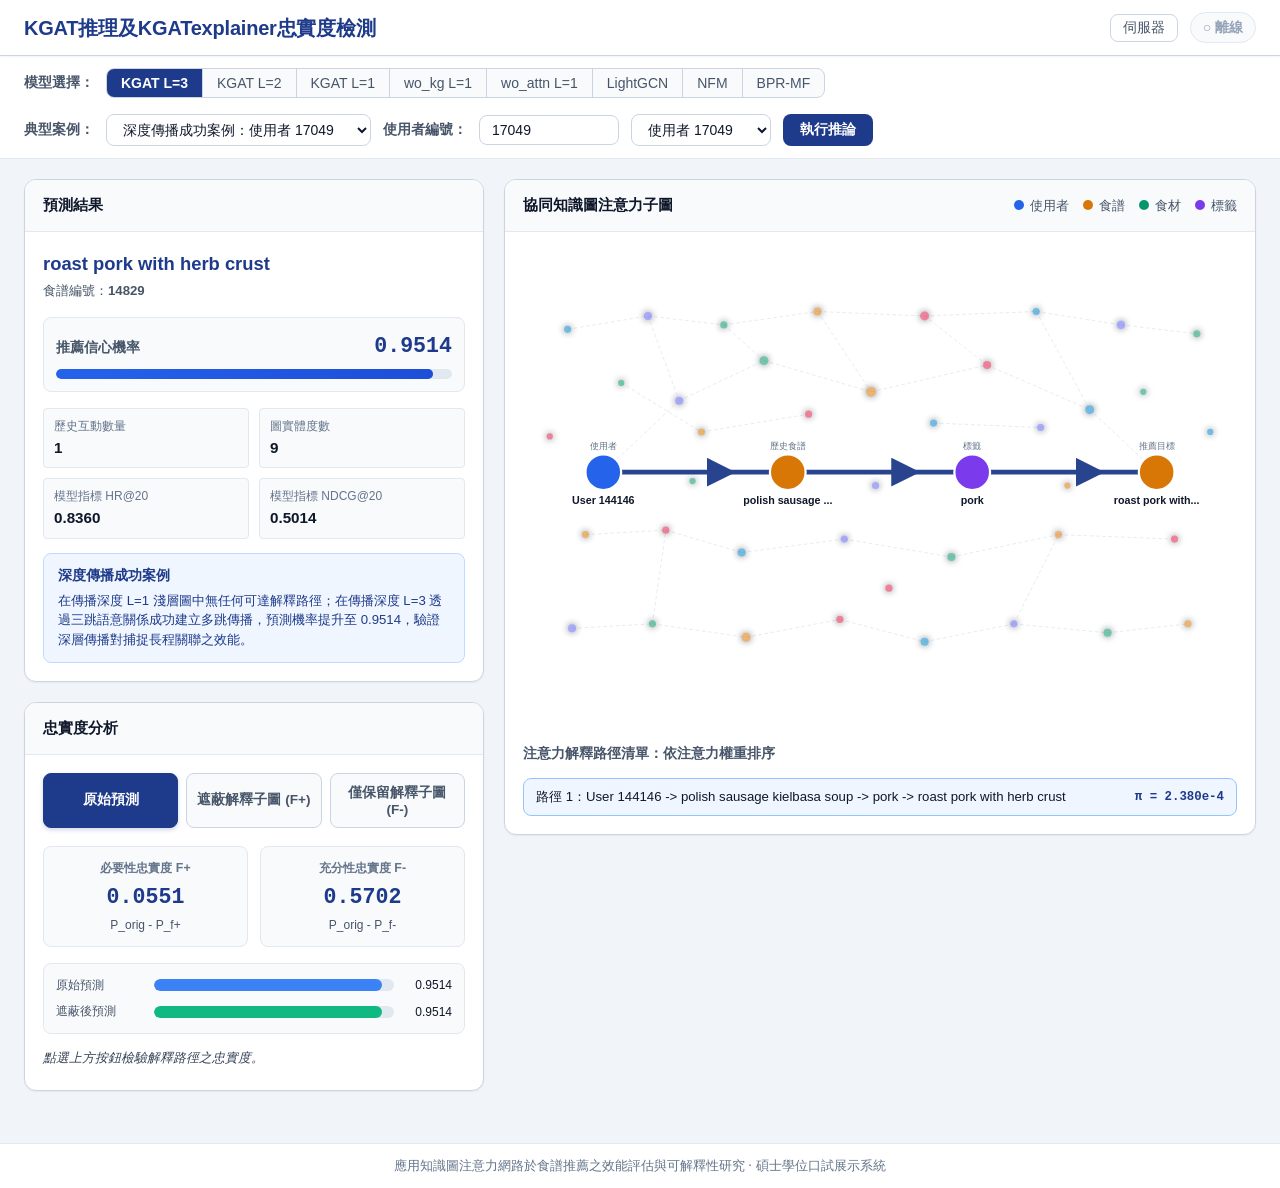
==== commit 91ab3bfe: "feat: 實現 CSR 3ms 尋路、忠實度解釋子圖對齊、GNN 科技感圖拓撲背景與快取閉環" ====
--- a/src/demo/web/index.html
+++ b/src/demo/web/index.html
@@ -69,10 +69,10 @@
   <main class="main-container">
     <!-- 左側欄位：預測機率與忠實度分析 -->
     <div class="panel-column">
-      <!-- 預測機率卡片 -->
+      <!-- 預測結果卡片 -->
       <section class="card">
         <div class="card-header">
-          <h2 class="card-title">預測機率</h2>
+          <h2 class="card-title">預測結果</h2>
         </div>
         <div class="card-body">
           <div class="recipe-title" id="recipeName">載入中...</div>
@@ -80,10 +80,10 @@
             <span>食譜編號：<strong id="recipeId">-</strong></span>
           </div>
 
-          <!-- 預測機率量表 (雙層疊加水位條) -->
+          <!-- 推薦信心機率量表 (雙層疊加水位條) -->
           <div class="prob-meter-box">
             <div class="prob-meter-header">
-              <span class="prob-label">預測機率</span>
+              <span class="prob-label">推薦信心機率</span>
               <span class="prob-value" id="origProbVal">0.0000</span>
             </div>
             <div class="progress-bar-bg dual-layer-meter">
@@ -132,8 +132,8 @@
           <!-- 三態切換按鈕 -->
           <div class="probe-btn-group">
             <button class="probe-btn active" id="probeNormalBtn" data-mode="normal">原始預測</button>
-            <button class="probe-btn" id="probeFPlusBtn" data-mode="f_plus">遮蔽此路徑 (F+)</button>
-            <button class="probe-btn" id="probeFMinusBtn" data-mode="f_minus">遮蔽其餘路徑 (F-)</button>
+            <button class="probe-btn" id="probeFPlusBtn" data-mode="f_plus">遮蔽解釋子圖 (F+)</button>
+            <button class="probe-btn" id="probeFMinusBtn" data-mode="f_minus">僅保留解釋子圖 (F-)</button>
           </div>
 
           <!-- 忠實度量化指標卡片 -->
--- a/src/demo/web/style.css
+++ b/src/demo/web/style.css
@@ -910,7 +910,7 @@
   background: linear-gradient(90deg, #d97706, #b45309);
 }
 
-/* 背景裝飾實體點與拓撲連線過渡 */
+/* 科技感 GNN 圖拓撲背景 (TigerGraph 風格) */
 .svg-bg-deco-group {
   transition: opacity 0.4s ease;
 }
@@ -921,16 +921,42 @@
 }
 
 .svg-bg-deco-node {
-  fill: #94a3b8;
+  opacity: 0.55;
+  transition: opacity 0.4s ease, filter 0.4s ease;
+  filter: drop-shadow(0 0 4px currentColor);
+}
+
+.svg-bg-deco-line {
+  stroke: #94a3b8;
+  stroke-width: 1.1px;
   opacity: 0.22;
+  stroke-dasharray: 4, 3;
   transition: opacity 0.4s ease;
 }
 
-.svg-bg-deco-line {
-  stroke: #cbd5e1;
-  stroke-width: 1;
-  opacity: 0.16;
-  stroke-dasharray: 3, 3;
+/* 替換光流虛線脈衝路徑 (遮蔽 F+ 時自動點亮) */
+.svg-bg-pulse-path {
+  fill: none;
+  stroke: #06b6d4;
+  stroke-width: 2.8px;
+  stroke-linecap: round;
+  stroke-linejoin: round;
+  stroke-dasharray: 8, 5;
+  opacity: 0;
+  transition: opacity 0.4s ease;
+  filter: drop-shadow(0 0 6px rgba(6, 182, 212, 0.8));
+  pointer-events: none;
+}
+
+.svg-bg-pulse-path.active {
+  opacity: 0.95;
+  animation: dash 1.2s linear infinite;
+}
+
+@keyframes dash {
+  to {
+    stroke-dashoffset: -26;
+  }
 }
 
 /* 多路徑匯聚拓撲連線狀態 */
@@ -952,7 +978,7 @@
 
 .svg-edge.path-primary.masked {
   opacity: 0.12 !important;
-  stroke-dasharray: 3, 3 !important;
+  stroke-dasharray: 4, 4 !important;
 }
 
 .svg-edge.path-secondary.backup-active {
@@ -971,7 +997,12 @@
 }
 
 .svg-node.node-masked {
-  opacity: 0.25;
+  opacity: 0.22;
+  filter: grayscale(0.5);
+}
+
+.svg-node.node-masked circle {
+  stroke: #cbd5e1;
 }
 
 .svg-node.node-backup-active circle {
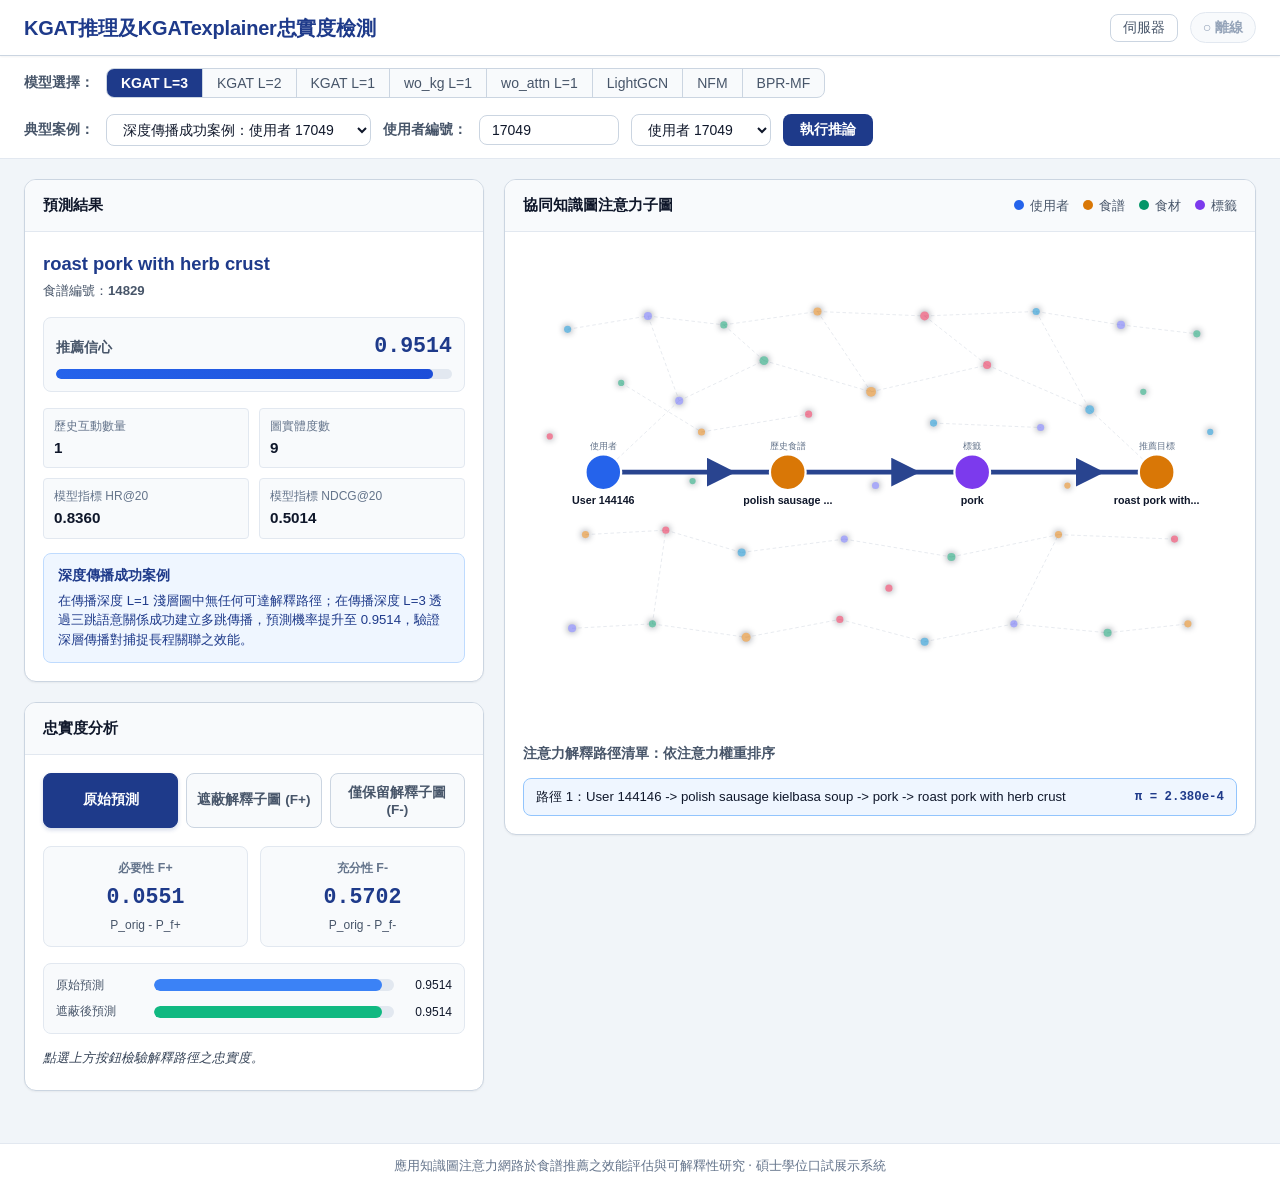
==== commit d81bf102: "feat: 修正拓撲遮蔽視覺狀態機、動態通道拓撲提示與精簡文案規範" ====
--- a/src/demo/web/index.html
+++ b/src/demo/web/index.html
@@ -80,10 +80,10 @@
             <span>食譜編號：<strong id="recipeId">-</strong></span>
           </div>
 
-          <!-- 推薦信心機率量表 (雙層疊加水位條) -->
+          <!-- 推薦信心量表 (雙層疊加水位條) -->
           <div class="prob-meter-box">
             <div class="prob-meter-header">
-              <span class="prob-label">推薦信心機率</span>
+              <span class="prob-label">推薦信心</span>
               <span class="prob-value" id="origProbVal">0.0000</span>
             </div>
             <div class="progress-bar-bg dual-layer-meter">
@@ -139,12 +139,12 @@
           <!-- 忠實度量化指標卡片 -->
           <div class="probe-result-grid">
             <div class="probe-stat-card" id="cardFPlus">
-              <div class="probe-stat-title">必要性忠實度 F+</div>
+              <div class="probe-stat-title">必要性 F+</div>
               <div class="probe-stat-number" id="fPlusVal">-</div>
               <div class="probe-stat-note" id="fPlusNote">P_orig - P_f+</div>
             </div>
             <div class="probe-stat-card" id="cardFMinus">
-              <div class="probe-stat-title">充分性忠實度 F-</div>
+              <div class="probe-stat-title">充分性 F-</div>
               <div class="probe-stat-number" id="fMinusVal">-</div>
               <div class="probe-stat-note" id="fMinusNote">P_orig - P_f-</div>
             </div>
@@ -174,6 +174,7 @@
           <div class="probe-rationale-box" id="probeAcademicRationale">
             <p id="promptNormal" style="margin: 0;"><em>點選上方按鈕檢驗解釋路徑之忠實度。</em></p>
             <p id="promptFPlus" style="margin: 0; display: none;"><em>機率降幅愈顯著，代表該路徑對模型推薦決策之必要性愈高。</em></p>
+            <p id="promptFPlusHighInteractions" style="margin: 6px 0 0 0; display: none; color: #475569; font-size: 0.8rem;"><em></em></p>
             <p id="promptFMinus" style="margin: 0; display: none;"><em>差值 |F-| 愈趨近於零，代表該路徑單獨支撐推薦之充分性愈高。</em></p>
           </div>
         </div>
--- a/src/demo/web/style.css
+++ b/src/demo/web/style.css
@@ -916,7 +916,7 @@
 }
 
 .svg-bg-deco-group.faded {
-  opacity: 0 !important;
+  opacity: 0.05 !important;
   pointer-events: none;
 }
 
@@ -976,8 +976,15 @@
   stroke-dasharray: 5, 3;
 }
 
+.svg-edge.masked {
+  stroke: #94a3b8 !important;
+  opacity: 0.15 !important;
+  stroke-dasharray: 4, 4 !important;
+}
+
 .svg-edge.path-primary.masked {
-  opacity: 0.12 !important;
+  stroke: #94a3b8 !important;
+  opacity: 0.15 !important;
   stroke-dasharray: 4, 4 !important;
 }
 
